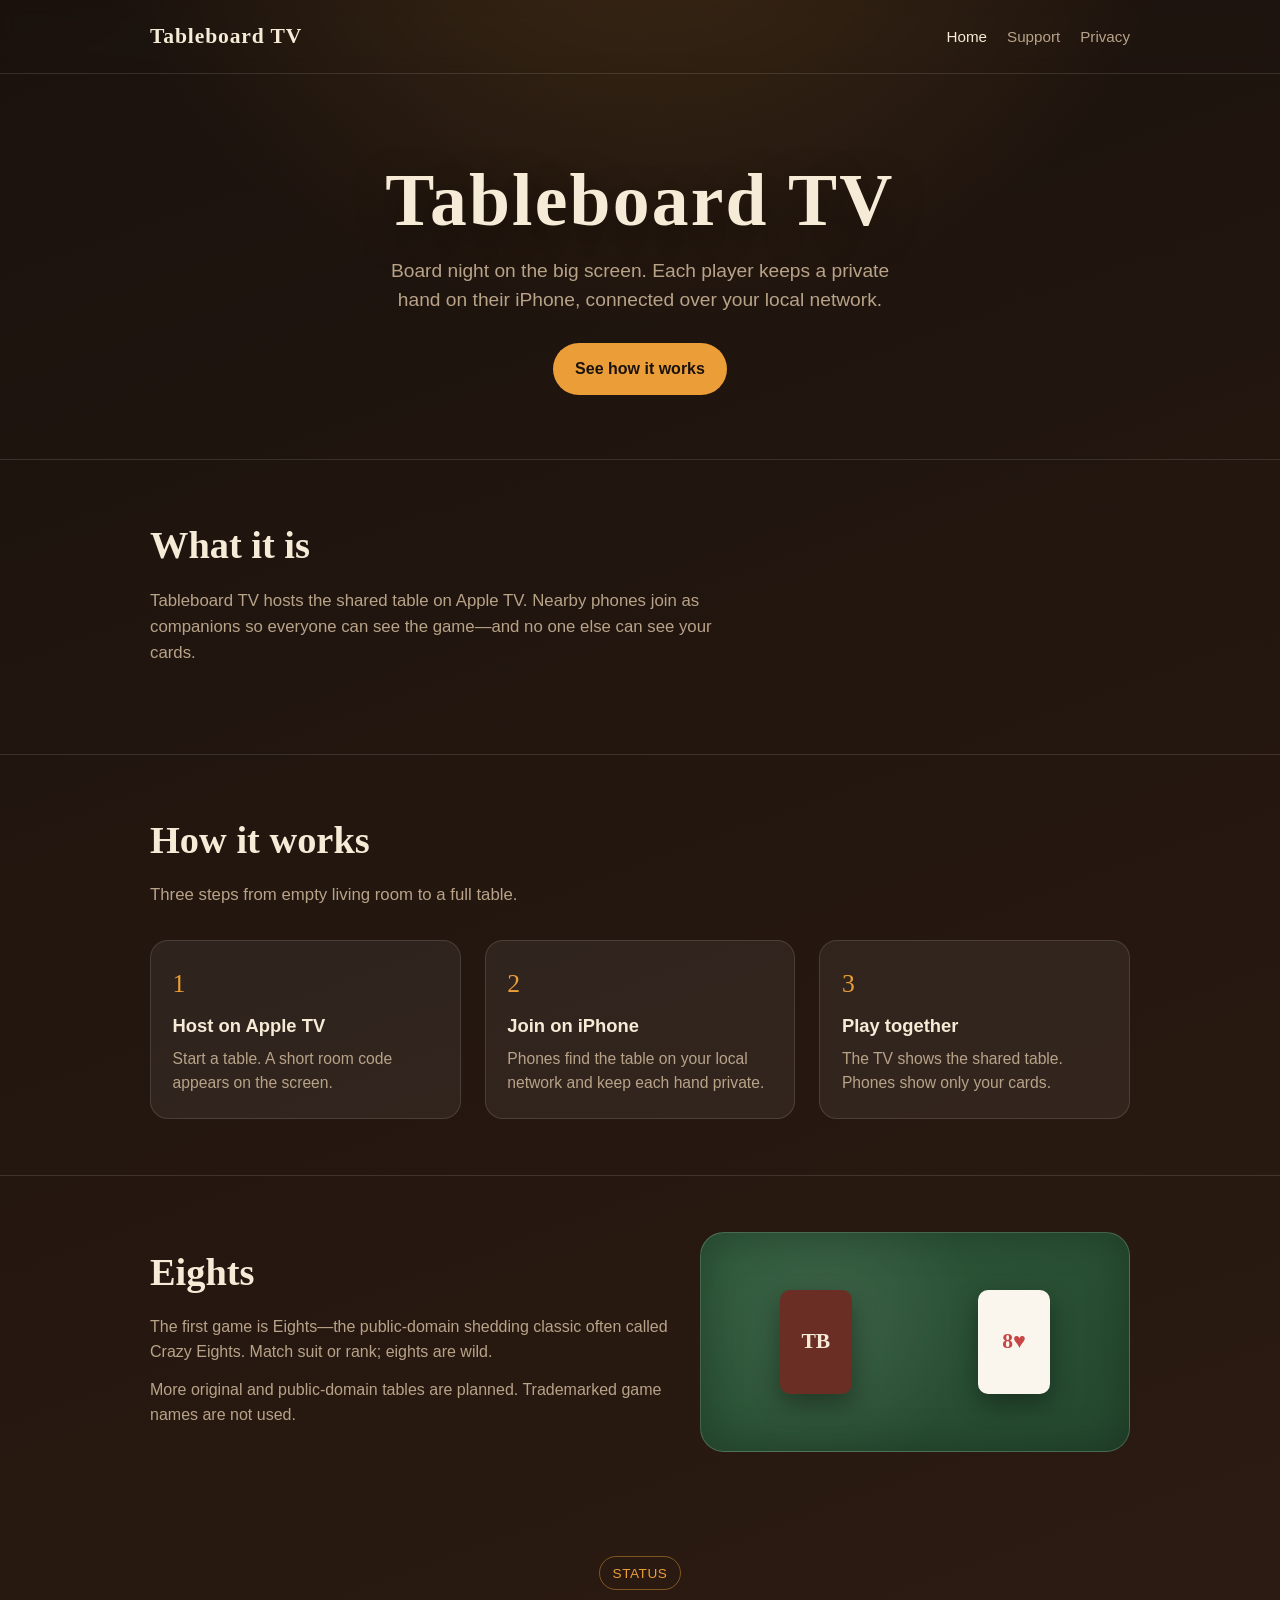
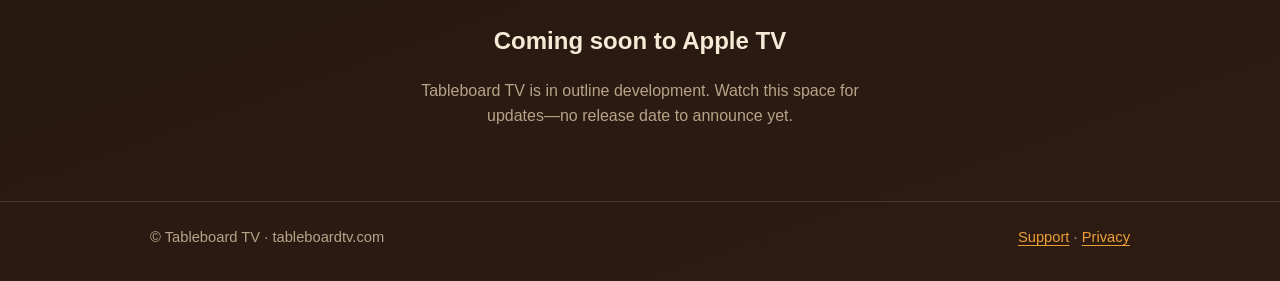
==== index.html @ 42b8b1a8 "Add Tableboard TV outline site (home, support, privacy draft)" ====
<!DOCTYPE html>
<html lang="en">
<head>
  <meta charset="utf-8">
  <meta name="viewport" content="width=device-width, initial-scale=1">
  <title>Tableboard TV</title>
  <meta name="description" content="Board night on Apple TV. Private hands on every iPhone.">
  <link rel="stylesheet" href="styles.css">
</head>
<body>
  <header class="site-header">
    <div class="wrap">
      <a class="brand" href="index.html">Tableboard TV</a>
      <nav class="nav" aria-label="Primary">
        <a href="index.html" aria-current="page">Home</a>
        <a href="support.html">Support</a>
        <a href="privacy.html">Privacy</a>
      </nav>
    </div>
  </header>

  <main>
    <section class="hero">
      <div class="wrap">
        <h1 class="hero-brand">Tableboard TV</h1>
        <p>Board night on the big screen. Each player keeps a private hand on their iPhone, connected over your local network.</p>
        <a class="hero-cta" href="#how">See how it works</a>
      </div>
    </section>

    <section class="section" id="what">
      <div class="wrap">
        <h2>What it is</h2>
        <p class="lede">Tableboard TV hosts the shared table on Apple TV. Nearby phones join as companions so everyone can see the game—and no one else can see your cards.</p>
      </div>
    </section>

    <section class="section" id="how">
      <div class="wrap">
        <h2>How it works</h2>
        <p class="lede">Three steps from empty living room to a full table.</p>
        <ol class="steps">
          <li>
            <span class="num">1</span>
            <h3>Host on Apple TV</h3>
            <p>Start a table. A short room code appears on the screen.</p>
          </li>
          <li>
            <span class="num">2</span>
            <h3>Join on iPhone</h3>
            <p>Phones find the table on your local network and keep each hand private.</p>
          </li>
          <li>
            <span class="num">3</span>
            <h3>Play together</h3>
            <p>The TV shows the shared table. Phones show only your cards.</p>
          </li>
        </ol>
      </div>
    </section>

    <section class="section" id="eights">
      <div class="wrap game-block">
        <div>
          <h2>Eights</h2>
          <p>The first game is Eights—the public-domain shedding classic often called Crazy Eights. Match suit or rank; eights are wild.</p>
          <p>More original and public-domain tables are planned. Trademarked game names are not used.</p>
        </div>
        <div class="felt-panel" aria-hidden="true">
          <div class="mini-card back">TB</div>
          <div class="mini-card face">8♥</div>
        </div>
      </div>
    </section>

    <section class="coming">
      <div class="wrap">
        <span class="badge">Status</span>
        <h2>Coming soon to Apple TV</h2>
        <p>Tableboard TV is in outline development. Watch this space for updates—no release date to announce yet.</p>
      </div>
    </section>
  </main>

  <footer class="site-footer">
    <div class="wrap">
      <span>© Tableboard TV · tableboardtv.com</span>
      <span>
        <a href="support.html">Support</a>
        ·
        <a href="privacy.html">Privacy</a>
      </span>
    </div>
  </footer>
</body>
</html>
---- styles.css ----
:root {
  --bg-top: #1a120d;
  --bg-bottom: #2e1c12;
  --felt: #24472e;
  --amber: #eb9e38;
  --cream: #f5ebd6;
  --muted: #b8a389;
  --card: rgba(255, 255, 255, 0.06);
  --stroke: rgba(255, 255, 255, 0.12);
  --danger: #c74747;
  --max: 980px;
  --font-display: "Iowan Old Style", "Palatino Linotype", Palatino, "Book Antiqua", Georgia, serif;
  --font-body: "Avenir Next", "Segoe UI", "Helvetica Neue", sans-serif;
}

*,
*::before,
*::after {
  box-sizing: border-box;
}

html {
  scroll-behavior: smooth;
}

body {
  margin: 0;
  min-height: 100vh;
  font-family: var(--font-body);
  color: var(--cream);
  background:
    radial-gradient(ellipse 80% 50% at 50% -10%, rgba(235, 158, 56, 0.18), transparent 55%),
    linear-gradient(160deg, var(--bg-top), var(--bg-bottom));
  line-height: 1.55;
}

a {
  color: var(--amber);
  text-decoration-thickness: 1px;
  text-underline-offset: 0.18em;
}

a:hover {
  color: var(--cream);
}

.wrap {
  width: min(100% - 2.5rem, var(--max));
  margin-inline: auto;
}

.site-header {
  padding: 1.25rem 0;
  border-bottom: 1px solid var(--stroke);
  backdrop-filter: blur(8px);
}

.site-header .wrap {
  display: flex;
  align-items: center;
  justify-content: space-between;
  gap: 1rem;
}

.brand {
  font-family: var(--font-display);
  font-size: 1.35rem;
  font-weight: 700;
  letter-spacing: 0.04em;
  color: var(--cream);
  text-decoration: none;
}

.nav {
  display: flex;
  gap: 1.25rem;
  font-size: 0.95rem;
}

.nav a {
  color: var(--muted);
  text-decoration: none;
}

.nav a:hover,
.nav a[aria-current="page"] {
  color: var(--cream);
}

.hero {
  padding: 5.5rem 0 4rem;
  text-align: center;
}

.hero-brand {
  margin: 0 0 1rem;
  font-family: var(--font-display);
  font-size: clamp(2.8rem, 8vw, 4.6rem);
  font-weight: 700;
  letter-spacing: 0.03em;
  line-height: 1.05;
  color: var(--cream);
  text-shadow: 0 12px 40px rgba(0, 0, 0, 0.45);
}

.hero p {
  margin: 0 auto;
  max-width: 34rem;
  font-size: 1.2rem;
  color: var(--muted);
}

.hero-cta {
  margin-top: 1.75rem;
  display: inline-block;
  padding: 0.85rem 1.4rem;
  border-radius: 999px;
  background: var(--amber);
  color: #1a120d;
  font-weight: 700;
  text-decoration: none;
}

.hero-cta:hover {
  color: #1a120d;
  filter: brightness(1.05);
}

.section {
  padding: 3.5rem 0;
  border-top: 1px solid var(--stroke);
}

.section h2 {
  margin: 0 0 0.75rem;
  font-family: var(--font-display);
  font-size: clamp(1.8rem, 4vw, 2.4rem);
  font-weight: 700;
}

.section > .wrap > .lede {
  margin: 0 0 2rem;
  max-width: 36rem;
  color: var(--muted);
  font-size: 1.05rem;
}

.steps {
  display: grid;
  gap: 1.5rem;
  grid-template-columns: repeat(3, 1fr);
  list-style: none;
  margin: 0;
  padding: 0;
}

.steps li {
  padding: 1.4rem 1.35rem;
  background: var(--card);
  border: 1px solid var(--stroke);
  border-radius: 18px;
}

.steps .num {
  display: block;
  margin-bottom: 0.55rem;
  font-family: var(--font-display);
  font-size: 1.6rem;
  color: var(--amber);
}

.steps h3 {
  margin: 0 0 0.4rem;
  font-size: 1.15rem;
}

.steps p {
  margin: 0;
  color: var(--muted);
  font-size: 0.98rem;
}

.game-block {
  display: grid;
  gap: 1.5rem;
  grid-template-columns: 1.1fr 0.9fr;
  align-items: center;
}

.game-block p {
  margin: 0 0 0.85rem;
  color: var(--muted);
}

.felt-panel {
  min-height: 220px;
  border-radius: 24px;
  background:
    radial-gradient(circle at 30% 40%, rgba(255, 255, 255, 0.08), transparent 45%),
    linear-gradient(145deg, #2f5a3a, var(--felt));
  border: 1px solid rgba(255, 255, 255, 0.14);
  box-shadow: inset 0 0 40px rgba(0, 0, 0, 0.25);
  display: grid;
  place-items: center;
  gap: 1rem;
  grid-auto-flow: column;
  padding: 1.5rem;
}

.mini-card {
  width: 72px;
  height: 104px;
  border-radius: 10px;
  display: grid;
  place-items: center;
  font-family: var(--font-display);
  font-size: 1.35rem;
  font-weight: 700;
  box-shadow: 0 10px 24px rgba(0, 0, 0, 0.35);
}

.mini-card.face {
  background: #faf6ee;
  color: var(--danger);
}

.mini-card.back {
  background: #6b2e24;
  color: var(--cream);
}

.coming {
  text-align: center;
  padding: 3rem 0 4.5rem;
}

.coming p {
  margin: 0.5rem auto 0;
  max-width: 28rem;
  color: var(--muted);
}

.badge {
  display: inline-block;
  margin-bottom: 0.75rem;
  padding: 0.35rem 0.8rem;
  border-radius: 999px;
  border: 1px solid rgba(235, 158, 56, 0.45);
  color: var(--amber);
  font-size: 0.85rem;
  letter-spacing: 0.04em;
  text-transform: uppercase;
}

.site-footer {
  border-top: 1px solid var(--stroke);
  padding: 1.5rem 0 2rem;
  color: var(--muted);
  font-size: 0.92rem;
}

.site-footer .wrap {
  display: flex;
  flex-wrap: wrap;
  gap: 0.75rem 1.5rem;
  justify-content: space-between;
}

.page {
  padding: 3rem 0 4rem;
}

.page h1 {
  margin: 0 0 1rem;
  font-family: var(--font-display);
  font-size: clamp(2rem, 5vw, 2.8rem);
}

.page p,
.page li {
  color: var(--muted);
  max-width: 40rem;
}

.draft-note {
  margin: 1.25rem 0 1.75rem;
  padding: 0.9rem 1rem;
  border-left: 3px solid var(--amber);
  background: rgba(235, 158, 56, 0.1);
  color: var(--cream);
  max-width: 40rem;
}

@media (max-width: 800px) {
  .steps,
  .game-block {
    grid-template-columns: 1fr;
  }

  .hero {
    padding-top: 3.5rem;
  }
}
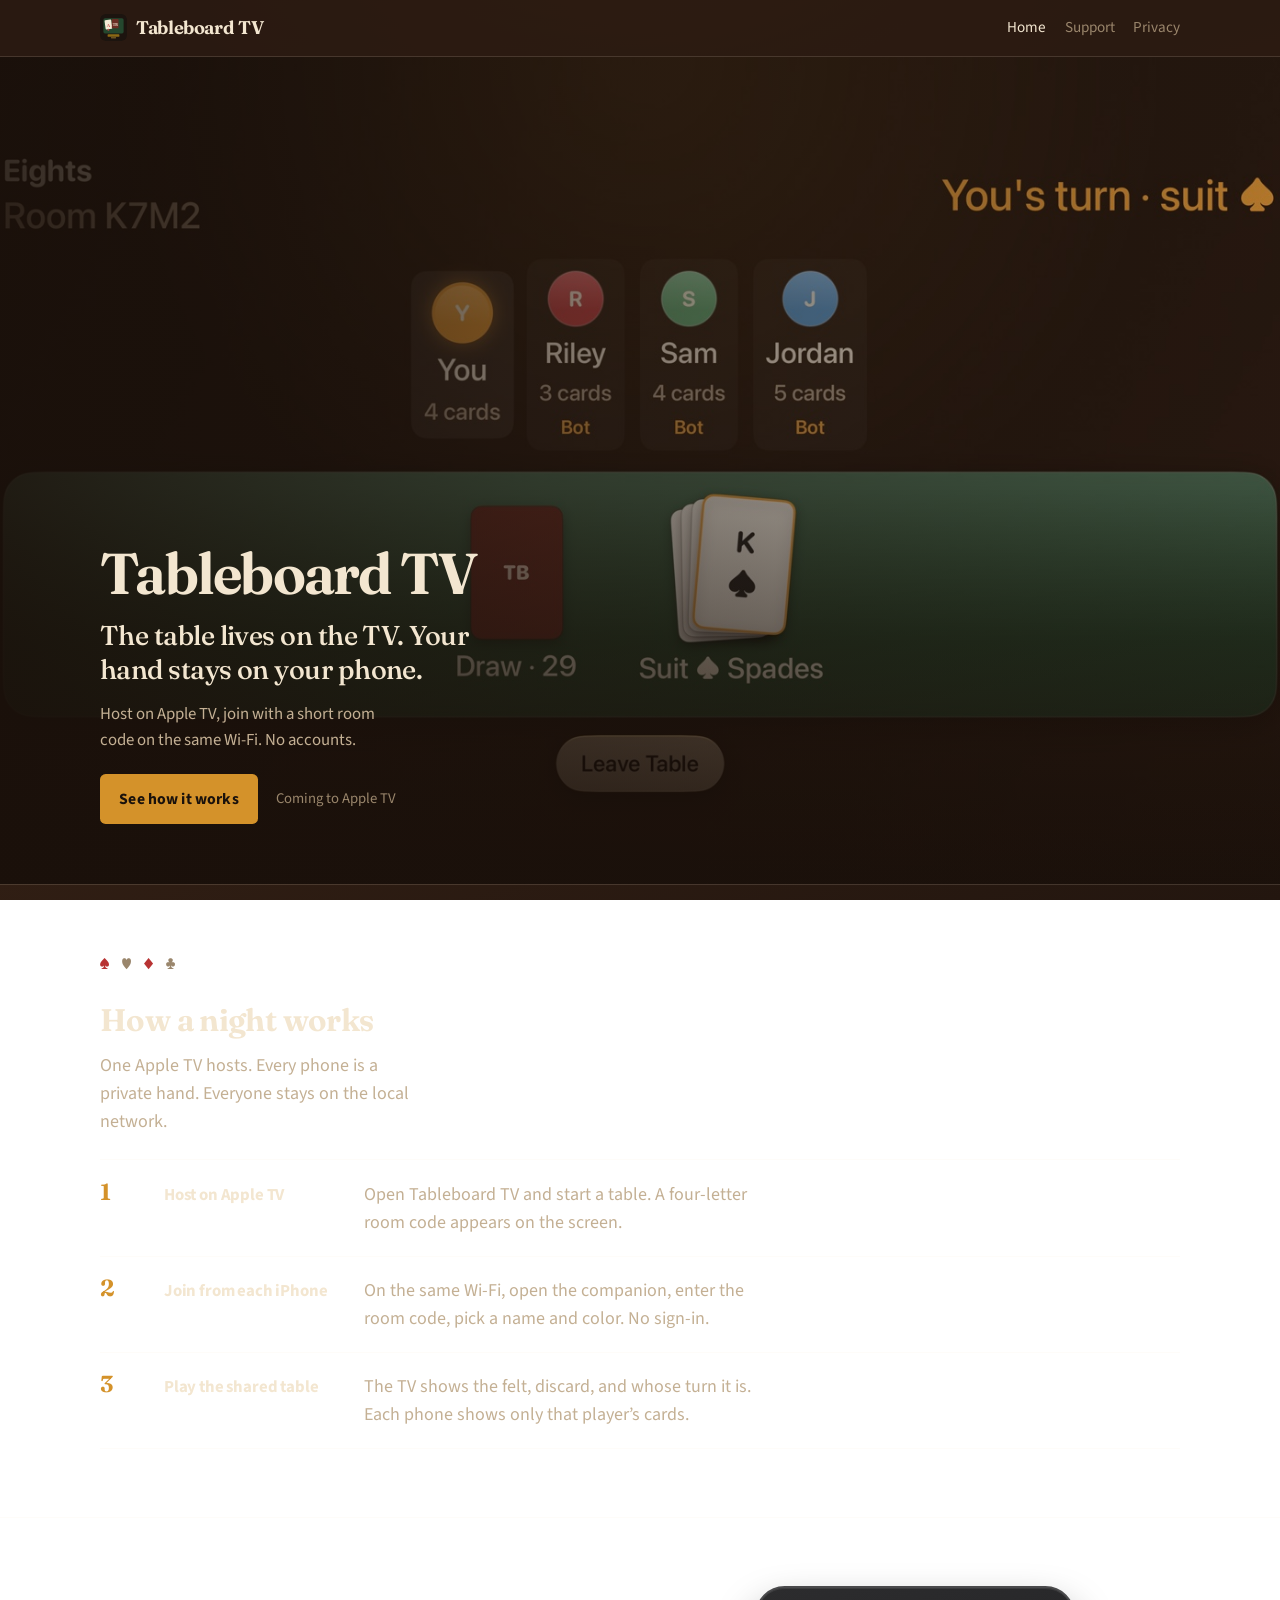
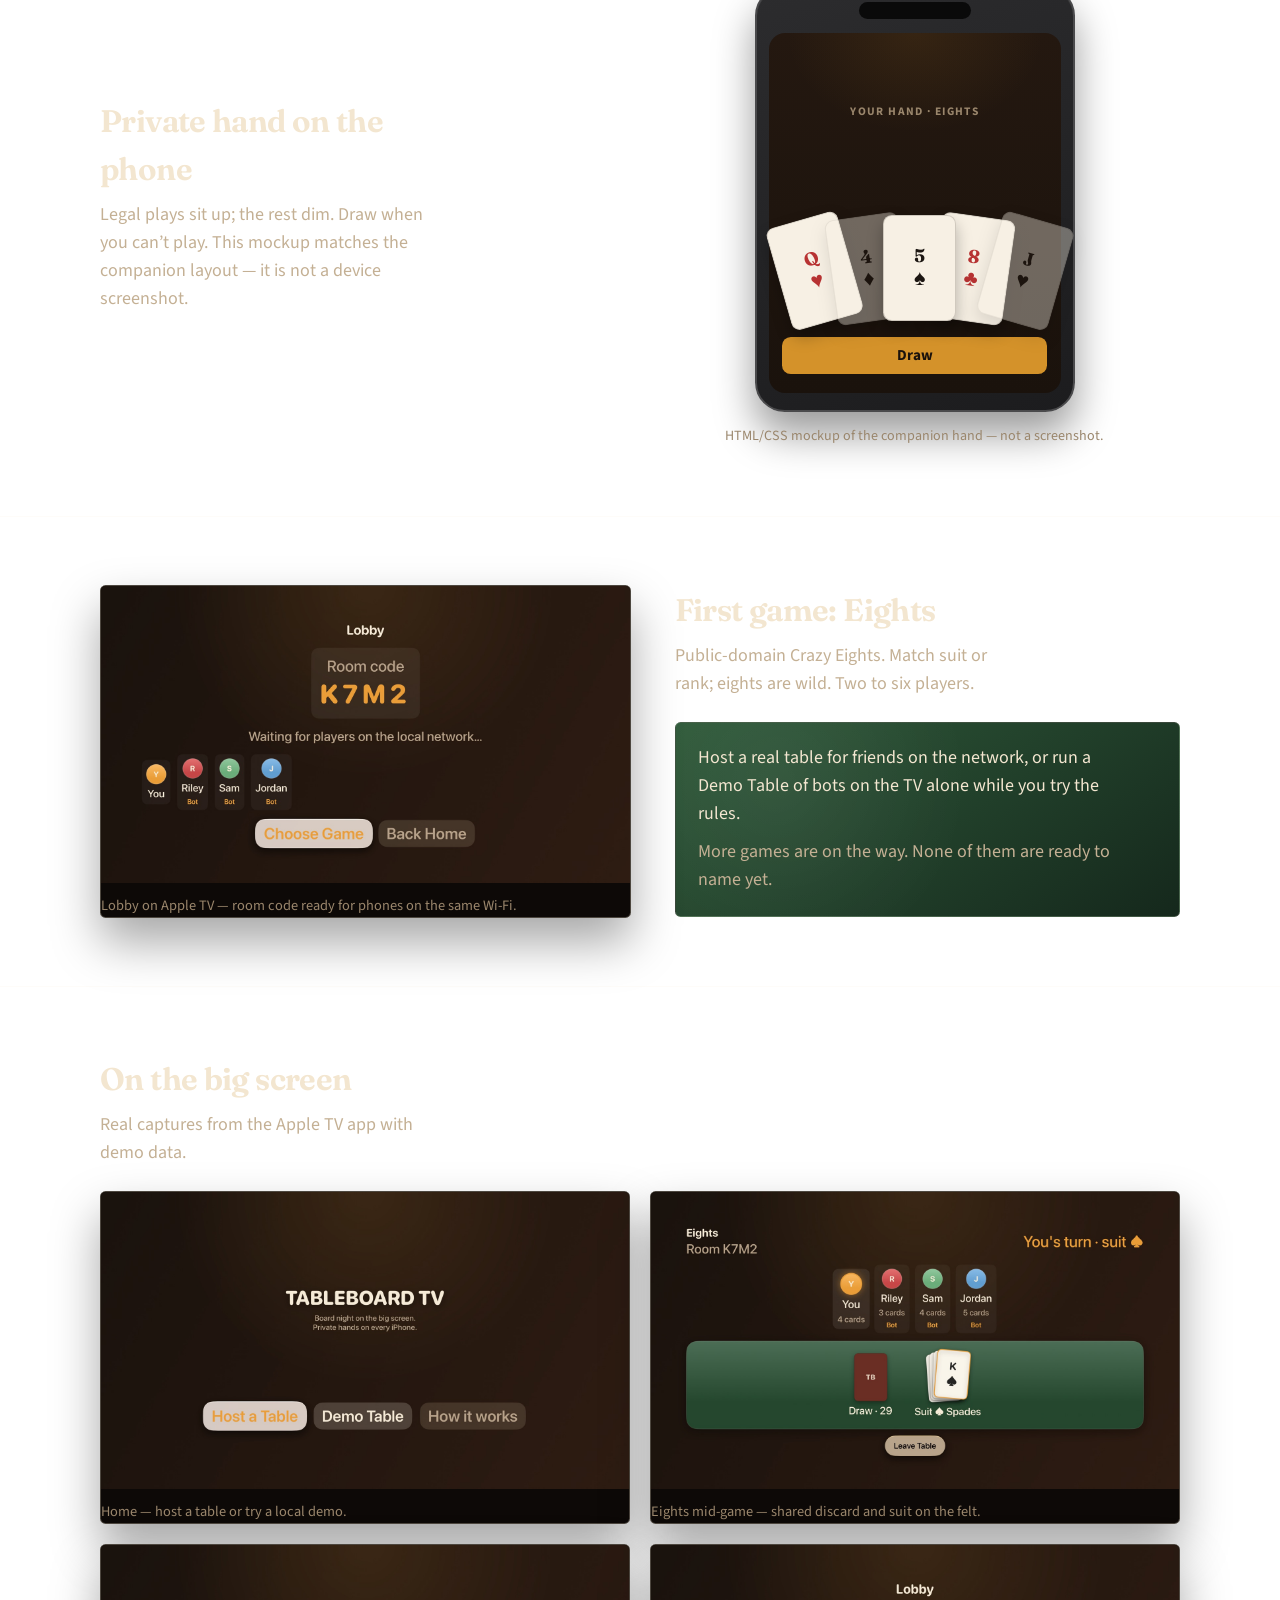
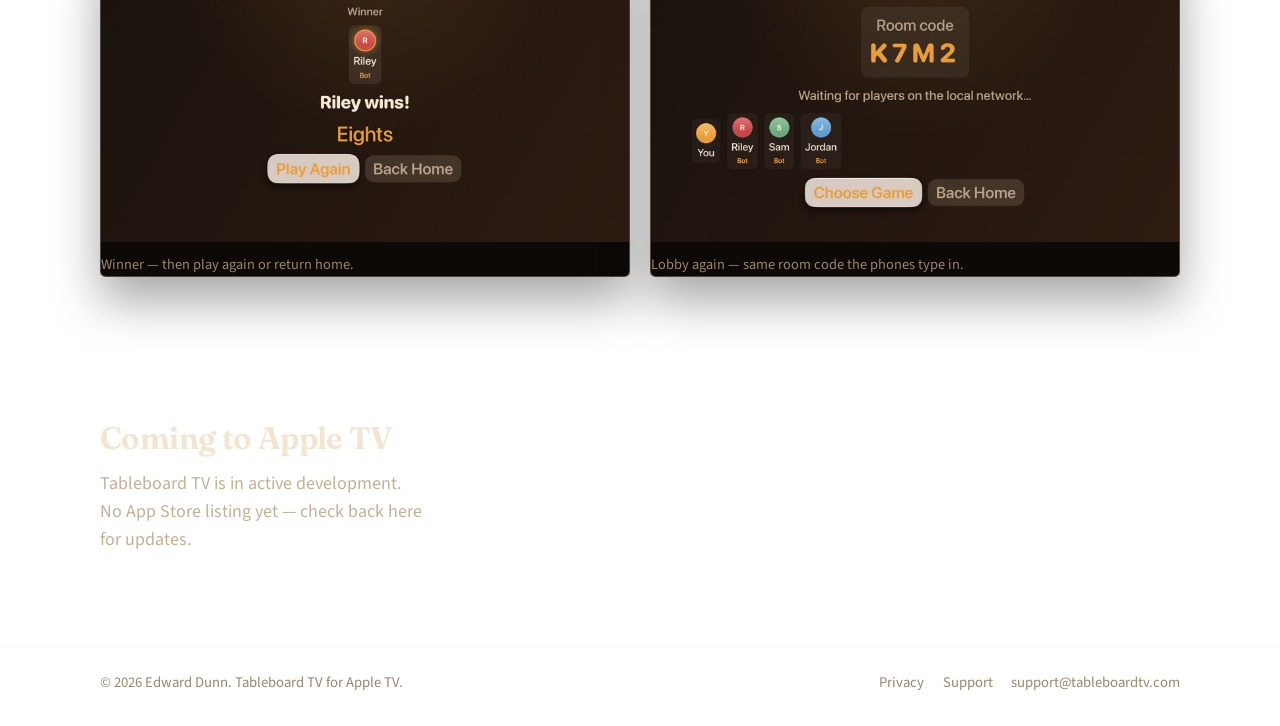
==== commit 99a78b6e: "Redo marketing site with felt-and-wood craft and real TV shots. Replace the outline pages with a han" ====
--- a/index.html
+++ b/index.html
@@ -3,93 +3,186 @@
 <head>
   <meta charset="utf-8">
   <meta name="viewport" content="width=device-width, initial-scale=1">
-  <title>Tableboard TV</title>
-  <meta name="description" content="Board night on Apple TV. Private hands on every iPhone.">
+  <title>Tableboard TV — board night on Apple TV, private hands on every iPhone</title>
+  <meta name="description" content="The TV shows the shared table. Each iPhone holds your private hand. Join with a room code on the same Wi‑Fi. No accounts. First game: Eights. Coming to Apple TV.">
+  <link rel="canonical" href="https://erdtheturd.github.io/tableboardtv/">
+  <meta name="theme-color" content="#1e3a28">
+
+  <meta property="og:type" content="website">
+  <meta property="og:site_name" content="Tableboard TV">
+  <meta property="og:locale" content="en_US">
+  <meta property="og:url" content="https://erdtheturd.github.io/tableboardtv/">
+  <meta property="og:title" content="Tableboard TV — board night on Apple TV">
+  <meta property="og:description" content="TV shows the table. Phones hold private hands. Room code on the same Wi‑Fi. No accounts.">
+  <meta property="og:image" content="https://erdtheturd.github.io/tableboardtv/images/tv-table.jpg">
+  <meta property="og:image:alt" content="Eights mid-game on Tableboard TV">
+
+  <meta name="twitter:card" content="summary_large_image">
+  <meta name="twitter:title" content="Tableboard TV — board night on Apple TV">
+  <meta name="twitter:description" content="TV shows the table. Phones hold private hands. Room code on the same Wi‑Fi. No accounts.">
+  <meta name="twitter:image" content="https://erdtheturd.github.io/tableboardtv/images/tv-table.jpg">
+
+  <link rel="icon" href="favicon.svg" type="image/svg+xml">
+  <link rel="apple-touch-icon" href="favicon.svg">
+  <link rel="preconnect" href="https://fonts.googleapis.com">
+  <link rel="preconnect" href="https://fonts.gstatic.com" crossorigin>
+  <link href="https://fonts.googleapis.com/css2?family=Fraunces:opsz,wght@9..144,500;9..144,650&family=Source+Sans+3:wght@400;600;700&display=swap" rel="stylesheet">
   <link rel="stylesheet" href="styles.css">
 </head>
 <body>
+  <a class="skip" href="#main">Skip to content</a>
+
   <header class="site-header">
-    <div class="wrap">
-      <a class="brand" href="index.html">Tableboard TV</a>
-      <nav class="nav" aria-label="Primary">
-        <a href="index.html" aria-current="page">Home</a>
-        <a href="support.html">Support</a>
-        <a href="privacy.html">Privacy</a>
-      </nav>
-    </div>
+    <nav class="nav" aria-label="Primary">
+      <a class="brand" href="./" aria-current="page">
+        <img class="brand-mark" src="favicon.svg" width="28" height="28" alt="">
+        <span>Tableboard TV</span>
+      </a>
+      <ul class="nav-links">
+        <li><a href="./" aria-current="page">Home</a></li>
+        <li><a href="support.html">Support</a></li>
+        <li><a href="privacy.html">Privacy</a></li>
+      </ul>
+    </nav>
   </header>
 
-  <main>
-    <section class="hero">
+  <main id="main">
+    <section class="hero" aria-label="Introduction">
+      <div class="hero-visual" aria-hidden="true">
+        <img src="images/tv-table.jpg" alt="" width="1600" height="900">
+      </div>
       <div class="wrap">
-        <h1 class="hero-brand">Tableboard TV</h1>
-        <p>Board night on the big screen. Each player keeps a private hand on their iPhone, connected over your local network.</p>
-        <a class="hero-cta" href="#how">See how it works</a>
+        <div class="hero-inner">
+          <p class="wordmark">Tableboard TV</p>
+          <h1>The table lives on the TV. Your hand stays on your phone.</h1>
+          <p class="lede">Host on Apple TV, join with a short room code on the same Wi‑Fi. No accounts.</p>
+          <div class="hero-cta">
+            <a class="btn-soon" href="#how">See how it works</a>
+            <p class="device-note">Coming to Apple TV</p>
+          </div>
+        </div>
       </div>
     </section>
 
-    <section class="section" id="what">
+    <section class="section" id="how" aria-labelledby="how-title">
       <div class="wrap">
-        <h2>What it is</h2>
-        <p class="lede">Tableboard TV hosts the shared table on Apple TV. Nearby phones join as companions so everyone can see the game—and no one else can see your cards.</p>
-      </div>
-    </section>
-
-    <section class="section" id="how">
-      <div class="wrap">
-        <h2>How it works</h2>
-        <p class="lede">Three steps from empty living room to a full table.</p>
+        <p class="suit-rule" aria-hidden="true"><span>♠</span><span>♥</span><span>♦</span><span>♣</span></p>
+        <div class="section-head">
+          <h2 id="how-title">How a night works</h2>
+          <p>One Apple TV hosts. Every phone is a private hand. Everyone stays on the local network.</p>
+        </div>
         <ol class="steps">
           <li>
             <span class="num">1</span>
             <h3>Host on Apple TV</h3>
-            <p>Start a table. A short room code appears on the screen.</p>
+            <p>Open Tableboard TV and start a table. A four-letter room code appears on the screen.</p>
           </li>
           <li>
             <span class="num">2</span>
-            <h3>Join on iPhone</h3>
-            <p>Phones find the table on your local network and keep each hand private.</p>
+            <h3>Join from each iPhone</h3>
+            <p>On the same Wi‑Fi, open the companion, enter the room code, pick a name and color. No sign-in.</p>
           </li>
           <li>
             <span class="num">3</span>
-            <h3>Play together</h3>
-            <p>The TV shows the shared table. Phones show only your cards.</p>
+            <h3>Play the shared table</h3>
+            <p>The TV shows the felt, discard, and whose turn it is. Each phone shows only that player’s cards.</p>
           </li>
         </ol>
       </div>
     </section>
 
-    <section class="section" id="eights">
-      <div class="wrap game-block">
+    <section class="section" id="hand" aria-labelledby="hand-title">
+      <div class="wrap split">
+        <div class="split-copy">
+          <div class="section-head">
+            <h2 id="hand-title">Private hand on the phone</h2>
+            <p>Legal plays sit up; the rest dim. Draw when you can’t play. This mockup matches the companion layout — it is not a device screenshot.</p>
+          </div>
+        </div>
         <div>
-          <h2>Eights</h2>
-          <p>The first game is Eights—the public-domain shedding classic often called Crazy Eights. Match suit or rank; eights are wild.</p>
-          <p>More original and public-domain tables are planned. Trademarked game names are not used.</p>
-        </div>
-        <div class="felt-panel" aria-hidden="true">
-          <div class="mini-card back">TB</div>
-          <div class="mini-card face">8♥</div>
+          <figure class="phone-mock" aria-label="Drawn mockup of a fanned card hand on a phone. Not a product screenshot.">
+            <div class="phone-notch" aria-hidden="true"></div>
+            <div class="phone-screen">
+              <p class="phone-label">Your hand · Eights</p>
+              <div class="hand-fan" aria-hidden="true">
+                <div class="hand-card red"><span class="rank">Q</span><span class="suit">♥</span></div>
+                <div class="hand-card dim"><span class="rank">4</span><span class="suit">♦</span></div>
+                <div class="hand-card"><span class="rank">5</span><span class="suit">♠</span></div>
+                <div class="hand-card red"><span class="rank">8</span><span class="suit">♣</span></div>
+                <div class="hand-card dim"><span class="rank">J</span><span class="suit">♥</span></div>
+              </div>
+              <div class="draw-btn" aria-hidden="true">Draw</div>
+            </div>
+          </figure>
+          <p class="mock-note">HTML/CSS mockup of the companion hand — not a screenshot.</p>
         </div>
       </div>
     </section>
 
-    <section class="coming">
+    <section class="section" id="eights" aria-labelledby="eights-title">
+      <div class="wrap split reverse">
+        <div class="split-copy">
+          <div class="section-head">
+            <h2 id="eights-title">First game: Eights</h2>
+            <p>Public-domain Crazy Eights. Match suit or rank; eights are wild. Two to six players.</p>
+          </div>
+          <div class="felt-band">
+            <p>Host a real table for friends on the network, or run a Demo Table of bots on the TV alone while you try the rules.</p>
+            <p>More games are on the way. None of them are ready to name yet.</p>
+          </div>
+        </div>
+        <figure class="shot-frame">
+          <img src="images/tv-lobby.jpg" width="1600" height="900" alt="Tableboard TV lobby showing room code K7M2 and four seated players">
+          <figcaption class="shot-caption">Lobby on Apple TV — room code ready for phones on the same Wi‑Fi.</figcaption>
+        </figure>
+      </div>
+    </section>
+
+    <section class="section" id="shots" aria-labelledby="shots-title">
       <div class="wrap">
-        <span class="badge">Status</span>
-        <h2>Coming soon to Apple TV</h2>
-        <p>Tableboard TV is in outline development. Watch this space for updates—no release date to announce yet.</p>
+        <div class="section-head">
+          <h2 id="shots-title">On the big screen</h2>
+          <p>Real captures from the Apple TV app with demo data.</p>
+        </div>
+        <div class="shot-grid">
+          <figure class="shot-frame">
+            <img src="images/tv-home.jpg" width="1600" height="900" alt="Tableboard TV home screen with Host a Table and Demo Table buttons">
+            <figcaption class="shot-caption">Home — host a table or try a local demo.</figcaption>
+          </figure>
+          <figure class="shot-frame">
+            <img src="images/tv-table.jpg" width="1600" height="900" alt="Mid-game Eights table with discard pile and four players">
+            <figcaption class="shot-caption">Eights mid-game — shared discard and suit on the felt.</figcaption>
+          </figure>
+          <figure class="shot-frame">
+            <img src="images/tv-winner.jpg" width="1600" height="900" alt="Winner screen announcing Riley wins Eights">
+            <figcaption class="shot-caption">Winner — then play again or return home.</figcaption>
+          </figure>
+          <figure class="shot-frame">
+            <img src="images/tv-lobby.jpg" width="1600" height="900" alt="Lobby with room code and player seats">
+            <figcaption class="shot-caption">Lobby again — same room code the phones type in.</figcaption>
+          </figure>
+        </div>
+      </div>
+    </section>
+
+    <section class="section" aria-labelledby="status-title">
+      <div class="wrap">
+        <div class="section-head">
+          <h2 id="status-title">Coming to Apple TV</h2>
+          <p>Tableboard TV is in active development. No App Store listing yet — check back here for updates.</p>
+        </div>
       </div>
     </section>
   </main>
 
   <footer class="site-footer">
-    <div class="wrap">
-      <span>© Tableboard TV · tableboardtv.com</span>
-      <span>
+    <div class="wrap footer-inner">
+      <p>&copy; 2026 Edward Dunn. Tableboard TV for Apple TV.</p>
+      <div class="footer-links">
+        <a href="privacy.html">Privacy</a>
         <a href="support.html">Support</a>
-        ·
-        <a href="privacy.html">Privacy</a>
-      </span>
+        <a href="mailto:support@tableboardtv.com">support@tableboardtv.com</a>
+      </div>
     </div>
   </footer>
 </body>
--- a/styles.css
+++ b/styles.css
@@ -1,16 +1,26 @@
+/* Tableboard TV — felt table, wood room, printed-card box. */
+
 :root {
-  --bg-top: #1a120d;
-  --bg-bottom: #2e1c12;
-  --felt: #24472e;
-  --amber: #eb9e38;
-  --cream: #f5ebd6;
-  --muted: #b8a389;
-  --card: rgba(255, 255, 255, 0.06);
-  --stroke: rgba(255, 255, 255, 0.12);
-  --danger: #c74747;
-  --max: 980px;
-  --font-display: "Iowan Old Style", "Palatino Linotype", Palatino, "Book Antiqua", Georgia, serif;
-  --font-body: "Avenir Next", "Segoe UI", "Helvetica Neue", sans-serif;
+  --felt: #1e3a28;
+  --felt-deep: #15281c;
+  --wood: #2a1a12;
+  --wood-mid: #3d2618;
+  --ink: #f3e6d0;
+  --ink-dim: #c4b094;
+  --muted: #9a866c;
+  --amber: #d4922a;
+  --amber-ink: #1a120c;
+  --card-face: #f7f0e4;
+  --card-back: #6b2a22;
+  --suit-red: #b83333;
+  --suit-black: #1c1612;
+  --line: rgba(243, 230, 208, 0.14);
+  --line-strong: rgba(243, 230, 208, 0.28);
+  --max: 1080px;
+  --pad: clamp(1.15rem, 4vw, 2.25rem);
+  --display: "Fraunces", "Iowan Old Style", "Palatino Linotype", Palatino, Georgia, serif;
+  --sans: "Source Sans 3", "Avenir Next", "Segoe UI", "Helvetica Neue", sans-serif;
+  --theme-color: #1e3a28;
 }
 
 *,
@@ -23,281 +33,660 @@
   scroll-behavior: smooth;
 }
 
+@media (prefers-reduced-motion: reduce) {
+  html {
+    scroll-behavior: auto;
+  }
+
+  *,
+  *::before,
+  *::after {
+    animation: none !important;
+    transition: none !important;
+  }
+}
+
 body {
   margin: 0;
   min-height: 100vh;
-  font-family: var(--font-body);
-  color: var(--cream);
+  color: var(--ink);
+  font: 18px/1.55 var(--sans);
+  -webkit-font-smoothing: antialiased;
+  text-rendering: optimizeLegibility;
   background:
-    radial-gradient(ellipse 80% 50% at 50% -10%, rgba(235, 158, 56, 0.18), transparent 55%),
-    linear-gradient(160deg, var(--bg-top), var(--bg-bottom));
-  line-height: 1.55;
+    radial-gradient(ellipse 70% 45% at 50% -5%, rgba(212, 146, 42, 0.14), transparent 55%),
+    radial-gradient(ellipse 50% 40% at 100% 30%, rgba(30, 58, 40, 0.55), transparent 60%),
+    linear-gradient(165deg, var(--wood) 0%, var(--wood-mid) 42%, #23160f 100%);
+  background-attachment: fixed;
+}
+
+img,
+svg {
+  max-width: 100%;
+  height: auto;
+  vertical-align: middle;
 }
 
 a {
   color: var(--amber);
-  text-decoration-thickness: 1px;
-  text-underline-offset: 0.18em;
+  text-underline-offset: 0.16em;
 }
 
 a:hover {
-  color: var(--cream);
+  color: var(--ink);
+}
+
+a:focus-visible {
+  outline: 2px solid var(--amber);
+  outline-offset: 3px;
+  border-radius: 3px;
+}
+
+.skip {
+  position: absolute;
+  left: -9999px;
+  top: 0;
+}
+
+.skip:focus {
+  left: var(--pad);
+  top: 0.75rem;
+  z-index: 100;
+  background: var(--ink);
+  color: var(--wood);
+  padding: 0.5rem 0.75rem;
+  text-decoration: none;
 }
 
 .wrap {
-  width: min(100% - 2.5rem, var(--max));
+  width: min(100% - 2 * var(--pad), var(--max));
   margin-inline: auto;
 }
 
+/* Header */
+
 .site-header {
-  padding: 1.25rem 0;
-  border-bottom: 1px solid var(--stroke);
-  backdrop-filter: blur(8px);
-}
-
-.site-header .wrap {
+  position: sticky;
+  top: 0;
+  z-index: 20;
+  background: color-mix(in srgb, var(--wood) 88%, transparent);
+  border-bottom: 1px solid var(--line);
+}
+
+.nav {
   display: flex;
   align-items: center;
   justify-content: space-between;
   gap: 1rem;
+  padding: 0.85rem 0;
+  width: min(100% - 2 * var(--pad), var(--max));
+  margin-inline: auto;
 }
 
 .brand {
-  font-family: var(--font-display);
+  display: inline-flex;
+  align-items: center;
+  gap: 0.55rem;
+  color: var(--ink);
+  text-decoration: none;
+  font-family: var(--display);
+  font-weight: 650;
+  font-size: 1.15rem;
+  letter-spacing: -0.02em;
+}
+
+.brand:hover {
+  color: var(--ink);
+}
+
+.brand-mark {
+  flex: none;
+  width: 1.7rem;
+  height: 1.7rem;
+  border-radius: 0.35rem;
+}
+
+.nav-links {
+  display: flex;
+  gap: 1.15rem;
+  list-style: none;
+  margin: 0;
+  padding: 0;
+  font-size: 0.95rem;
+}
+
+.nav-links a {
+  color: var(--muted);
+  text-decoration: none;
+}
+
+.nav-links a:hover,
+.nav-links a[aria-current="page"] {
+  color: var(--ink);
+}
+
+/* Hero — one composition, brand first, full-bleed visual */
+
+.hero {
+  position: relative;
+  min-height: min(92vh, 860px);
+  display: grid;
+  align-items: end;
+  overflow: hidden;
+  border-bottom: 1px solid var(--line);
+}
+
+.hero-visual {
+  position: absolute;
+  inset: 0;
+  z-index: 0;
+}
+
+.hero-visual img {
+  width: 100%;
+  height: 100%;
+  object-fit: cover;
+  object-position: center top;
+  display: block;
+}
+
+.hero-visual::after {
+  content: "";
+  position: absolute;
+  inset: 0;
+  background:
+    linear-gradient(90deg, rgba(26, 16, 10, 0.88) 0%, rgba(26, 16, 10, 0.55) 42%, rgba(26, 16, 10, 0.28) 100%),
+    linear-gradient(0deg, rgba(26, 16, 10, 0.92) 0%, transparent 48%);
+}
+
+.hero-inner {
+  position: relative;
+  z-index: 1;
+  padding: clamp(4.5rem, 12vw, 7rem) 0 clamp(2.5rem, 6vw, 3.75rem);
+  max-width: 34rem;
+  animation: rise 700ms ease both;
+}
+
+.wordmark {
+  margin: 0 0 0.85rem;
+  font-family: var(--display);
+  font-size: clamp(2.55rem, 7vw, 3.6rem);
+  font-weight: 650;
+  letter-spacing: -0.03em;
+  line-height: 1.02;
+  color: var(--ink);
+}
+
+.hero h1 {
+  margin: 0 0 0.85rem;
+  font-family: var(--display);
+  font-size: clamp(1.35rem, 3vw, 1.7rem);
+  font-weight: 500;
+  letter-spacing: -0.02em;
+  line-height: 1.28;
+  color: var(--ink);
+  max-width: 22ch;
+}
+
+.lede {
+  margin: 0 0 1.35rem;
+  color: var(--ink-dim);
+  font-size: 1.05rem;
+  max-width: 36ch;
+}
+
+.hero-cta {
+  display: flex;
+  flex-wrap: wrap;
+  align-items: center;
+  gap: 0.85rem 1.15rem;
+}
+
+.btn-soon {
+  display: inline-flex;
+  align-items: center;
+  justify-content: center;
+  gap: 0.4rem;
+  padding: 0.78rem 1.2rem;
+  border-radius: 0.35rem;
+  background: var(--amber);
+  color: var(--amber-ink);
+  text-decoration: none;
+  font-size: 0.98rem;
+  font-weight: 700;
+  letter-spacing: 0.01em;
+  transition: transform 180ms ease, filter 180ms ease;
+}
+
+.btn-soon:hover {
+  color: var(--amber-ink);
+  filter: brightness(1.06);
+  transform: translateY(-1px);
+}
+
+.device-note {
+  margin: 0;
+  color: var(--muted);
+  font-size: 0.92rem;
+}
+
+/* Sections */
+
+.section {
+  padding: clamp(2.75rem, 7vw, 4.25rem) 0;
+  border-bottom: 1px solid var(--line);
+}
+
+.section-head {
+  margin: 0 0 1.5rem;
+  max-width: 36ch;
+}
+
+.section-head h2 {
+  margin: 0 0 0.45rem;
+  font-family: var(--display);
+  font-size: clamp(1.55rem, 3.2vw, 1.95rem);
+  font-weight: 650;
+  letter-spacing: -0.02em;
+}
+
+.section-head p {
+  margin: 0;
+  color: var(--ink-dim);
+}
+
+.suit-rule {
+  display: flex;
+  gap: 0.65rem;
+  margin: 0 0 1.25rem;
+  color: var(--muted);
+  font-size: 0.95rem;
+  letter-spacing: 0.18em;
+}
+
+.suit-rule span:nth-child(1),
+.suit-rule span:nth-child(3) {
+  color: var(--suit-red);
+}
+
+/* How it works — lined list, not icon cards */
+
+.steps {
+  list-style: none;
+  margin: 0;
+  padding: 0;
+  border-top: 1px solid var(--line);
+}
+
+.steps li {
+  display: grid;
+  gap: 0.35rem 1.5rem;
+  padding: 1.2rem 0;
+  border-bottom: 1px solid var(--line);
+}
+
+@media (min-width: 720px) {
+  .steps li {
+    grid-template-columns: 2.5rem 11rem 1fr;
+    align-items: baseline;
+  }
+}
+
+.steps .num {
+  font-family: var(--display);
+  font-size: 1.45rem;
+  font-weight: 650;
+  color: var(--amber);
+  line-height: 1;
+}
+
+.steps h3 {
+  margin: 0;
+  font-size: 1.05rem;
+  font-weight: 700;
+  letter-spacing: -0.01em;
+}
+
+.steps p {
+  margin: 0;
+  color: var(--ink-dim);
+  max-width: 44ch;
+}
+
+/* Screenshots */
+
+.shot-frame {
+  margin: 0;
+  border: 1px solid var(--line-strong);
+  border-radius: 0.35rem;
+  overflow: hidden;
+  background: #0d0907;
+  box-shadow: 0 24px 48px rgba(0, 0, 0, 0.35);
+}
+
+.shot-frame img {
+  display: block;
+  width: 100%;
+  height: auto;
+}
+
+.shot-caption {
+  margin: 0.75rem 0 0;
+  color: var(--muted);
+  font-size: 0.9rem;
+}
+
+.shot-grid {
+  display: grid;
+  gap: 1.25rem;
+}
+
+@media (min-width: 760px) {
+  .shot-grid {
+    grid-template-columns: 1fr 1fr;
+  }
+}
+
+.split {
+  display: grid;
+  gap: clamp(1.75rem, 4vw, 2.75rem);
+  align-items: center;
+}
+
+@media (min-width: 860px) {
+  .split {
+    grid-template-columns: 1fr 1.05fr;
+  }
+
+  .split.reverse {
+    grid-template-columns: 1.05fr 1fr;
+  }
+
+  .split.reverse .split-copy {
+    order: 2;
+  }
+}
+
+/* Phone mockup — clearly drawn, not a screenshot */
+
+.phone-mock {
+  margin: 0 auto;
+  width: min(100%, 320px);
+  padding: 0.85rem 0.75rem 1.1rem;
+  border-radius: 1.85rem;
+  background: linear-gradient(160deg, #2c2c2e, #1c1c1e);
+  border: 2px solid #4a4a4c;
+  box-shadow:
+    0 1px 0 rgba(255, 255, 255, 0.08) inset,
+    0 22px 40px rgba(0, 0, 0, 0.4);
+}
+
+.phone-notch {
+  width: 7rem;
+  height: 1.1rem;
+  margin: 0 auto 0.85rem;
+  border-radius: 999px;
+  background: #0a0a0a;
+}
+
+.phone-screen {
+  border-radius: 1rem;
+  background:
+    radial-gradient(ellipse 80% 50% at 50% 0%, rgba(212, 146, 42, 0.1), transparent 55%),
+    linear-gradient(180deg, #241810, #1a120c);
+  padding: 1rem 0.85rem 1.15rem;
+  min-height: 360px;
+  display: flex;
+  flex-direction: column;
+  justify-content: flex-end;
+  gap: 1rem;
+}
+
+.phone-label {
+  margin: 0;
+  text-align: center;
+  font-size: 0.72rem;
+  font-weight: 700;
+  letter-spacing: 0.12em;
+  text-transform: uppercase;
+  color: var(--muted);
+}
+
+.hand-fan {
+  position: relative;
+  height: 11.5rem;
+  margin: 0 auto;
+  width: 100%;
+}
+
+.hand-card {
+  position: absolute;
+  bottom: 0;
+  width: 4.6rem;
+  height: 6.6rem;
+  border-radius: 0.55rem;
+  background: var(--card-face);
+  border: 1px solid rgba(28, 22, 18, 0.18);
+  box-shadow: 0 8px 16px rgba(0, 0, 0, 0.28);
+  display: flex;
+  flex-direction: column;
+  align-items: center;
+  justify-content: center;
+  gap: 0.1rem;
+  font-family: var(--display);
+  font-weight: 700;
+  transform-origin: 50% 120%;
+  color: var(--suit-black);
+}
+
+.hand-card .rank {
+  font-size: 1.15rem;
+  line-height: 1;
+}
+
+.hand-card .suit {
   font-size: 1.35rem;
+  line-height: 1;
+}
+
+.hand-card.red {
+  color: var(--suit-red);
+}
+
+.hand-card.dim {
+  opacity: 0.38;
+}
+
+.hand-card:nth-child(1) { left: 6%;  transform: rotate(-16deg); }
+.hand-card:nth-child(2) { left: 22%; transform: rotate(-8deg); }
+.hand-card:nth-child(3) { left: 38%; transform: rotate(0deg); z-index: 2; }
+.hand-card:nth-child(4) { left: 54%; transform: rotate(8deg); }
+.hand-card:nth-child(5) { left: 70%; transform: rotate(16deg); }
+
+.draw-btn {
+  display: block;
+  width: 100%;
+  padding: 0.7rem;
+  border: none;
+  border-radius: 0.55rem;
+  background: var(--amber);
+  color: var(--amber-ink);
+  font: 700 0.95rem/1 var(--sans);
+  text-align: center;
+}
+
+.mock-note {
+  margin: 0.85rem 0 0;
+  text-align: center;
+  color: var(--muted);
+  font-size: 0.88rem;
+}
+
+/* Eights blurb */
+
+.felt-band {
+  margin-top: 1.5rem;
+  padding: 1.35rem 1.4rem;
+  border-radius: 0.35rem;
+  background:
+    radial-gradient(circle at 20% 30%, rgba(255, 255, 255, 0.06), transparent 45%),
+    linear-gradient(145deg, #2f5a3a, var(--felt-deep));
+  border: 1px solid rgba(243, 230, 208, 0.16);
+}
+
+.felt-band p {
+  margin: 0;
+  color: var(--ink);
+  max-width: 46ch;
+}
+
+.felt-band p + p {
+  margin-top: 0.65rem;
+  color: var(--ink-dim);
+}
+
+/* Interior pages */
+
+.page {
+  padding: clamp(2.5rem, 6vw, 3.75rem) 0 clamp(3rem, 7vw, 4.5rem);
+}
+
+.page-narrow {
+  width: min(100% - 2 * var(--pad), 42rem);
+  margin-inline: auto;
+}
+
+.page h1 {
+  margin: 0 0 0.5rem;
+  font-family: var(--display);
+  font-size: clamp(1.9rem, 4vw, 2.35rem);
+  font-weight: 650;
+  letter-spacing: -0.025em;
+  line-height: 1.15;
+}
+
+.page h2 {
+  margin: 2rem 0 0.55rem;
+  font-family: var(--display);
+  font-size: 1.25rem;
+  font-weight: 650;
+  letter-spacing: -0.015em;
+}
+
+.page .lede {
+  margin-bottom: 1.5rem;
+}
+
+.page ul {
+  padding-left: 1.15rem;
+}
+
+.page li + li {
+  margin-top: 0.45rem;
+}
+
+.draft-note {
+  margin: 1.1rem 0 1.5rem;
+  padding: 0.85rem 1rem;
+  border-left: 3px solid var(--amber);
+  background: rgba(212, 146, 42, 0.12);
+  color: var(--ink);
+}
+
+.faq details {
+  border-top: 1px solid var(--line);
+  padding: 0.95rem 0;
+}
+
+.faq details:last-child {
+  border-bottom: 1px solid var(--line);
+}
+
+.faq summary {
+  cursor: pointer;
   font-weight: 700;
-  letter-spacing: 0.04em;
-  color: var(--cream);
+  letter-spacing: -0.01em;
+  list-style: none;
+}
+
+.faq summary::-webkit-details-marker {
+  display: none;
+}
+
+.faq summary::after {
+  content: "+";
+  float: right;
+  color: var(--muted);
+  font-weight: 500;
+}
+
+.faq details[open] summary::after {
+  content: "–";
+}
+
+.faq details p {
+  margin: 0.65rem 0 0.15rem;
+  color: var(--ink-dim);
+}
+
+/* Footer */
+
+.site-footer {
+  border-top: 1px solid var(--line);
+  padding: 1.5rem 0 2rem;
+  color: var(--muted);
+  font-size: 0.92rem;
+}
+
+.footer-inner {
+  display: flex;
+  flex-wrap: wrap;
+  justify-content: space-between;
+  gap: 0.75rem 1.5rem;
+}
+
+.footer-inner p {
+  margin: 0;
+}
+
+.footer-links {
+  display: flex;
+  flex-wrap: wrap;
+  gap: 0.85rem 1.15rem;
+}
+
+.footer-links a {
+  color: var(--muted);
   text-decoration: none;
 }
 
-.nav {
-  display: flex;
-  gap: 1.25rem;
-  font-size: 0.95rem;
-}
-
-.nav a {
-  color: var(--muted);
-  text-decoration: none;
-}
-
-.nav a:hover,
-.nav a[aria-current="page"] {
-  color: var(--cream);
-}
-
-.hero {
-  padding: 5.5rem 0 4rem;
-  text-align: center;
-}
-
-.hero-brand {
-  margin: 0 0 1rem;
-  font-family: var(--font-display);
-  font-size: clamp(2.8rem, 8vw, 4.6rem);
-  font-weight: 700;
-  letter-spacing: 0.03em;
-  line-height: 1.05;
-  color: var(--cream);
-  text-shadow: 0 12px 40px rgba(0, 0, 0, 0.45);
-}
-
-.hero p {
-  margin: 0 auto;
-  max-width: 34rem;
-  font-size: 1.2rem;
-  color: var(--muted);
-}
-
-.hero-cta {
-  margin-top: 1.75rem;
-  display: inline-block;
-  padding: 0.85rem 1.4rem;
-  border-radius: 999px;
-  background: var(--amber);
-  color: #1a120d;
-  font-weight: 700;
-  text-decoration: none;
-}
-
-.hero-cta:hover {
-  color: #1a120d;
-  filter: brightness(1.05);
-}
-
-.section {
-  padding: 3.5rem 0;
-  border-top: 1px solid var(--stroke);
-}
-
-.section h2 {
-  margin: 0 0 0.75rem;
-  font-family: var(--font-display);
-  font-size: clamp(1.8rem, 4vw, 2.4rem);
-  font-weight: 700;
-}
-
-.section > .wrap > .lede {
-  margin: 0 0 2rem;
-  max-width: 36rem;
-  color: var(--muted);
-  font-size: 1.05rem;
-}
-
-.steps {
-  display: grid;
-  gap: 1.5rem;
-  grid-template-columns: repeat(3, 1fr);
-  list-style: none;
-  margin: 0;
-  padding: 0;
-}
-
-.steps li {
-  padding: 1.4rem 1.35rem;
-  background: var(--card);
-  border: 1px solid var(--stroke);
-  border-radius: 18px;
-}
-
-.steps .num {
-  display: block;
-  margin-bottom: 0.55rem;
-  font-family: var(--font-display);
-  font-size: 1.6rem;
-  color: var(--amber);
-}
-
-.steps h3 {
-  margin: 0 0 0.4rem;
-  font-size: 1.15rem;
-}
-
-.steps p {
-  margin: 0;
-  color: var(--muted);
-  font-size: 0.98rem;
-}
-
-.game-block {
-  display: grid;
-  gap: 1.5rem;
-  grid-template-columns: 1.1fr 0.9fr;
-  align-items: center;
-}
-
-.game-block p {
-  margin: 0 0 0.85rem;
-  color: var(--muted);
-}
-
-.felt-panel {
-  min-height: 220px;
-  border-radius: 24px;
-  background:
-    radial-gradient(circle at 30% 40%, rgba(255, 255, 255, 0.08), transparent 45%),
-    linear-gradient(145deg, #2f5a3a, var(--felt));
-  border: 1px solid rgba(255, 255, 255, 0.14);
-  box-shadow: inset 0 0 40px rgba(0, 0, 0, 0.25);
-  display: grid;
-  place-items: center;
-  gap: 1rem;
-  grid-auto-flow: column;
-  padding: 1.5rem;
-}
-
-.mini-card {
-  width: 72px;
-  height: 104px;
-  border-radius: 10px;
-  display: grid;
-  place-items: center;
-  font-family: var(--font-display);
-  font-size: 1.35rem;
-  font-weight: 700;
-  box-shadow: 0 10px 24px rgba(0, 0, 0, 0.35);
-}
-
-.mini-card.face {
-  background: #faf6ee;
-  color: var(--danger);
-}
-
-.mini-card.back {
-  background: #6b2e24;
-  color: var(--cream);
-}
-
-.coming {
-  text-align: center;
-  padding: 3rem 0 4.5rem;
-}
-
-.coming p {
-  margin: 0.5rem auto 0;
-  max-width: 28rem;
-  color: var(--muted);
-}
-
-.badge {
-  display: inline-block;
-  margin-bottom: 0.75rem;
-  padding: 0.35rem 0.8rem;
-  border-radius: 999px;
-  border: 1px solid rgba(235, 158, 56, 0.45);
-  color: var(--amber);
-  font-size: 0.85rem;
-  letter-spacing: 0.04em;
-  text-transform: uppercase;
-}
-
-.site-footer {
-  border-top: 1px solid var(--stroke);
-  padding: 1.5rem 0 2rem;
-  color: var(--muted);
-  font-size: 0.92rem;
-}
-
-.site-footer .wrap {
-  display: flex;
-  flex-wrap: wrap;
-  gap: 0.75rem 1.5rem;
-  justify-content: space-between;
-}
-
-.page {
-  padding: 3rem 0 4rem;
-}
-
-.page h1 {
-  margin: 0 0 1rem;
-  font-family: var(--font-display);
-  font-size: clamp(2rem, 5vw, 2.8rem);
-}
-
-.page p,
-.page li {
-  color: var(--muted);
-  max-width: 40rem;
-}
-
-.draft-note {
-  margin: 1.25rem 0 1.75rem;
-  padding: 0.9rem 1rem;
-  border-left: 3px solid var(--amber);
-  background: rgba(235, 158, 56, 0.1);
-  color: var(--cream);
-  max-width: 40rem;
-}
-
-@media (max-width: 800px) {
-  .steps,
-  .game-block {
-    grid-template-columns: 1fr;
-  }
-
-  .hero {
-    padding-top: 3.5rem;
-  }
-}
+.footer-links a:hover {
+  color: var(--ink);
+}
+
+@keyframes rise {
+  from {
+    opacity: 0;
+    transform: translateY(14px);
+  }
+  to {
+    opacity: 1;
+    transform: none;
+  }
+}
+
+.shot-frame {
+  animation: rise 750ms 60ms ease both;
+}
+
+@media (max-width: 560px) {
+  .nav-links {
+    gap: 0.75rem;
+    font-size: 0.88rem;
+  }
+
+  .hand-card {
+    width: 4rem;
+    height: 5.8rem;
+  }
+}
